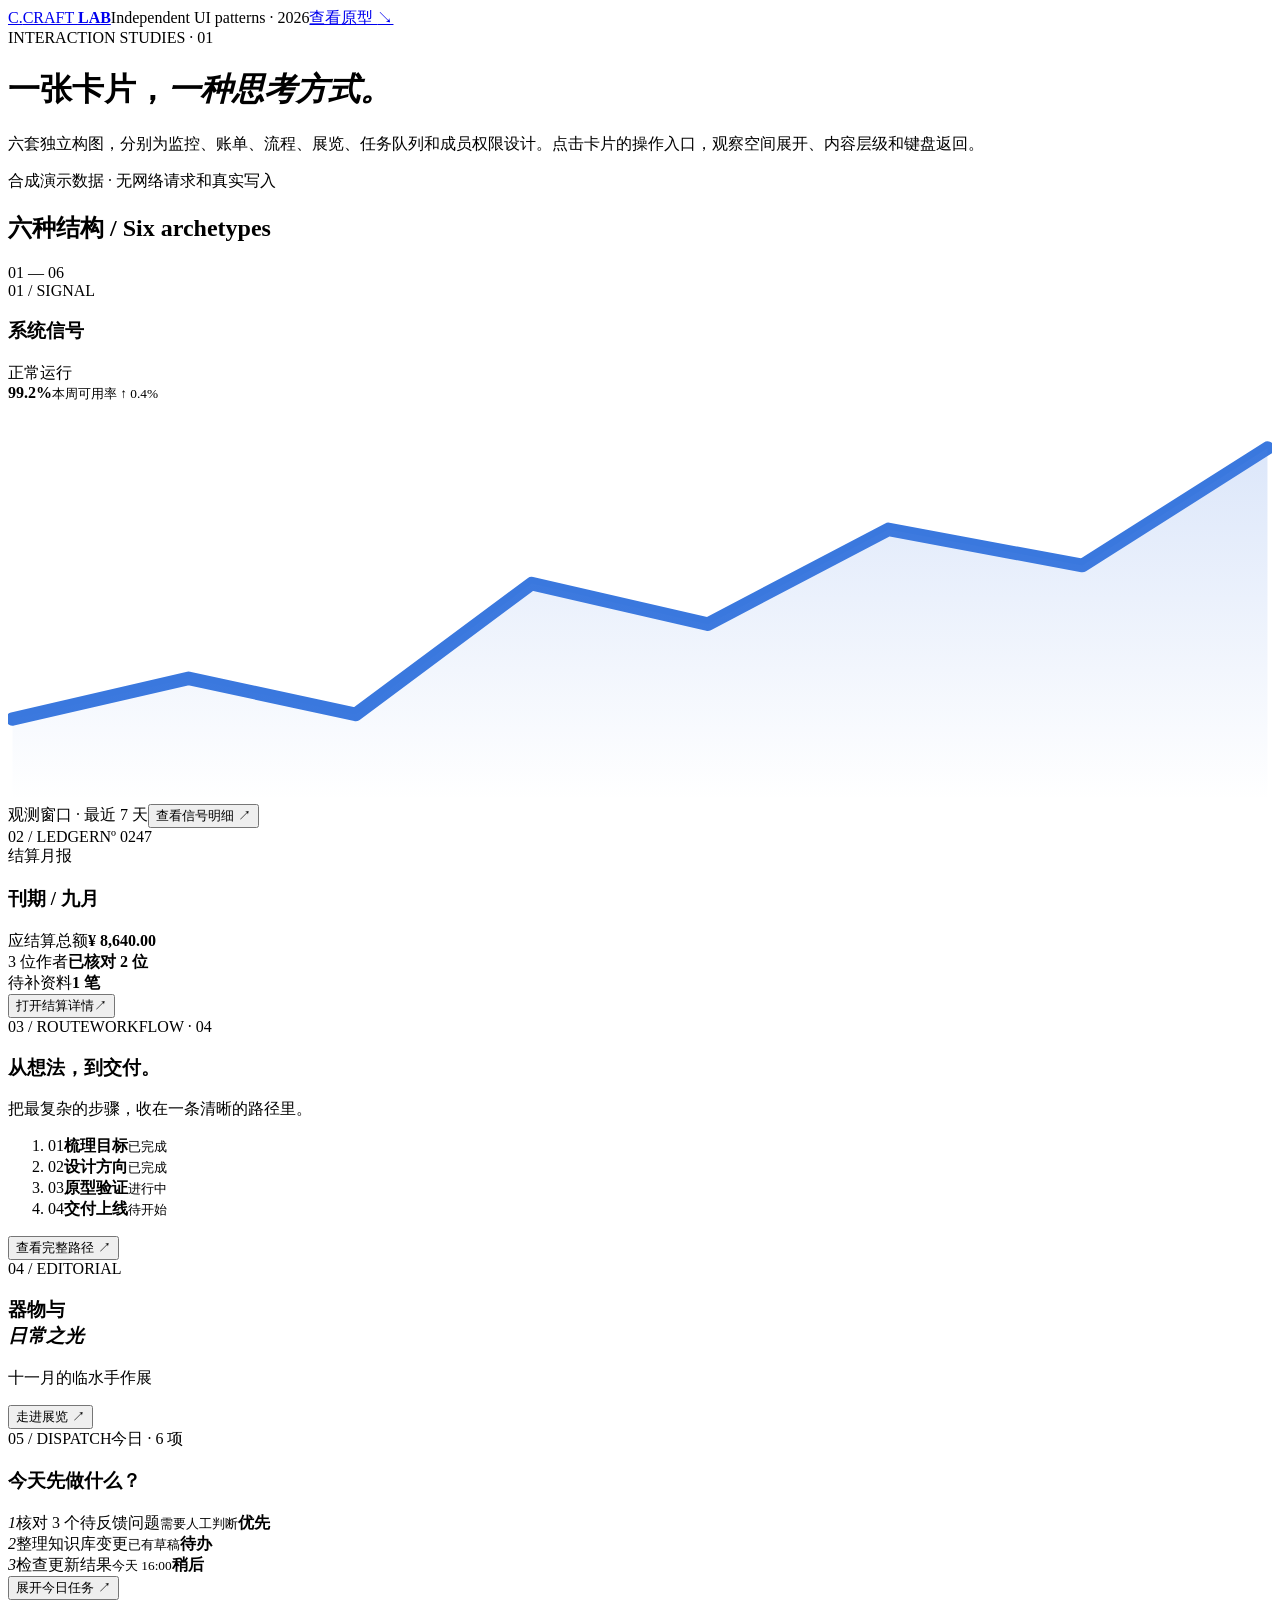
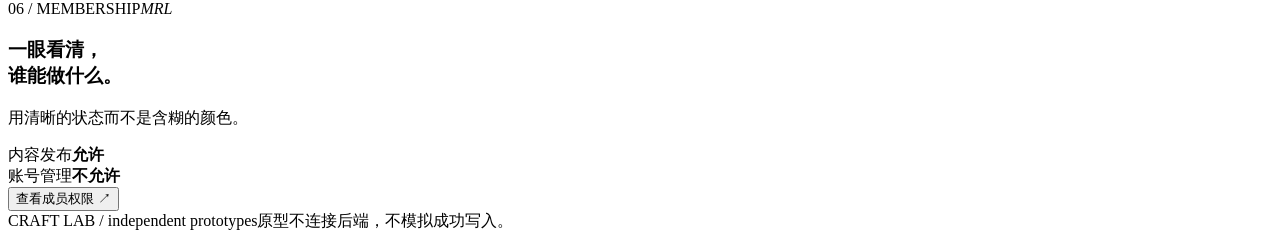
==== examples/craft-cards/index.html @ e9fe3e9e "feat(craft): add tested original index.html" ====
<!doctype html>
<html lang="zh-CN">
<head>
  <meta charset="utf-8">
  <meta name="viewport" content="width=device-width,initial-scale=1">
  <meta name="color-scheme" content="light">
  <title>Craft Cards · 六种信息结构与空间展开</title>
  <link rel="stylesheet" href="cards.css">
  <script src="cards.js" defer></script>
</head>
<body>
<header class="topbar"><a class="brand" href="#main"><span class="brand-mark">C.</span><span>CRAFT <b>LAB</b></span></a><span class="top-note">Independent UI patterns · 2026</span><a href="#catalog" class="navlink">查看原型 <span aria-hidden="true">↘</span></a></header>
<main id="main">
  <div class="intro">
    <div class="eyebrow"><span class="eyebrow-line"></span> INTERACTION STUDIES · 01</div>
    <h1>一张卡片，<em>一种思考方式。</em></h1>
    <div class="intro-meta"><p>六套独立构图，分别为监控、账单、流程、展览、任务队列和成员权限设计。点击卡片的操作入口，观察空间展开、内容层级和键盘返回。</p><div class="legend"><span class="legend-dot"></span> 合成演示数据 · 无网络请求和真实写入</div></div>
  </div>
  <section id="catalog" aria-labelledby="catalog-title">
    <div class="sectionline"><h2 id="catalog-title">六种结构 / Six archetypes</h2><span>01 — 06</span></div>
    <div class="gallery">
      <article class="design-card signal" aria-labelledby="signal-title">
        <div class="signal-head"><div><span class="index">01 / SIGNAL</span><h3 id="signal-title">系统信号</h3></div><span class="signal-live"><i></i>正常运行</span></div>
        <div class="signal-body"><div class="signal-score"><strong>99.2<span>%</span></strong><small>本周可用率 <span class="signal-delta">↑ 0.4%</span></small></div><div class="signal-graph" aria-label="最近七日可用率趋势示意"><svg viewBox="0 0 280 88" role="img" aria-label="总体走势平稳，最后一日略升"><path d="M1 70L40 61 77 69 116 40 155 49 195 28 238 36 279 10" fill="none" stroke="#3a78de" stroke-width="3" stroke-linecap="round" stroke-linejoin="round"/><path d="M1 70L40 61 77 69 116 40 155 49 195 28 238 36 279 10L279 88L1 88Z" fill="url(#fade)"/><defs><linearGradient id="fade" x1="0" y1="0" x2="0" y2="1"><stop stop-color="#5085e5" stop-opacity=".20"/><stop offset="1" stop-color="#5085e5" stop-opacity="0"/></linearGradient></defs></svg></div></div>
        <div class="signal-foot"><span>观测窗口 · 最近 7 天</span><button type="button" class="text-action" data-card="signal">查看信号明细 <span aria-hidden="true">↗</span></button></div>
      </article>

      <article class="design-card ledger" aria-labelledby="ledger-title"><div class="ledger-top"><span class="index">02 / LEDGER</span><span class="ledger-ref">Nº 0247</span></div><div class="ledger-title"><div>结算月报</div><h3 id="ledger-title">刊期 / 九月</h3></div><div class="ledger-amount"><span>应结算总额</span><strong>¥ 8,640<span>.00</span></strong></div><div class="ledger-rows"><div><span>3 位作者</span><b>已核对 2 位</b></div><div><span>待补资料</span><b>1 笔</b></div></div><button type="button" class="ledger-open" data-card="ledger"><span>打开结算详情</span><span aria-hidden="true">↗</span></button></article>

      <article class="design-card route" aria-labelledby="route-title"><div class="route-head"><span class="index">03 / ROUTE</span><span>WORKFLOW · 04</span></div><h3 id="route-title">从想法，到交付。</h3><p>把最复杂的步骤，收在一条清晰的路径里。</p><ol class="route-steps"><li class="done"><span>01</span><b>梳理目标</b><small>已完成</small></li><li class="done"><span>02</span><b>设计方向</b><small>已完成</small></li><li class="now"><span>03</span><b>原型验证</b><small>进行中</small></li><li><span>04</span><b>交付上线</b><small>待开始</small></li></ol><button type="button" data-card="route" class="route-open">查看完整路径 <span aria-hidden="true">↗</span></button></article>

      <article class="design-card atelier" aria-labelledby="atelier-title"><div class="atelier-visual" aria-hidden="true"><div class="atelier-sun"></div><div class="atelier-disc disc-a"></div><div class="atelier-disc disc-b"></div><div class="atelier-line"></div></div><div class="atelier-content"><span class="index">04 / EDITORIAL</span><h3 id="atelier-title">器物与<br><em>日常之光</em></h3><p>十一月的临水手作展</p><button type="button" data-card="atelier" class="atelier-open">走进展览 <span aria-hidden="true">↗</span></button></div></article>

      <article class="design-card dispatch" aria-labelledby="dispatch-title"><div class="dispatch-head"><span class="index">05 / DISPATCH</span><span class="dispatch-pill">今日 · 6 项</span></div><h3 id="dispatch-title">今天先做什么？</h3><div class="dispatch-stack"><div class="dispatch-item first"><i>1</i><span>核对 3 个待反馈问题<small>需要人工判断</small></span><b>优先</b></div><div class="dispatch-item second"><i>2</i><span>整理知识库变更<small>已有草稿</small></span><b>待办</b></div><div class="dispatch-item third"><i>3</i><span>检查更新结果<small>今天 16:00</small></span><b>稍后</b></div></div><button type="button" class="dispatch-open" data-card="dispatch">展开今日任务 <span aria-hidden="true">↗</span></button></article>

      <article class="design-card people" aria-labelledby="people-title"><div class="people-head"><span class="index">06 / MEMBERSHIP</span><span class="people-dots" aria-label="三位成员"><i>M</i><i>R</i><i>L</i></span></div><div class="people-title"><h3 id="people-title">一眼看清，<br>谁能做什么。</h3><p>用清晰的状态而不是含糊的颜色。</p></div><div class="people-access"><div><span>内容发布</span><strong>允许</strong></div><div><span>账号管理</span><strong class="not-allowed">不允许</strong></div></div><button type="button" class="people-open" data-card="people">查看成员权限 <span aria-hidden="true">↗</span></button></article>
    </div>
  </section>
  <div class="footer-note"><span>CRAFT LAB / independent prototypes</span><span>原型不连接后端，不模拟成功写入。</span></div>
</main>
<dialog id="cardDialog" aria-labelledby="panelTitle" aria-describedby="panelLead"><div class="sheet-shell"><button type="button" id="closePanel" class="close-sheet" aria-label="关闭详情">×</button><div class="sheet-kicker" id="panelKicker"></div><h2 id="panelTitle" tabindex="-1"></h2><p id="panelLead"></p><div class="sheet-body" id="panelBody"></div><div class="sheet-foot"><span>INTERACTION STUDY · 展开与返回焦点</span><button id="donePanel" type="button">返回卡片</button></div></div></dialog>
</body></html>
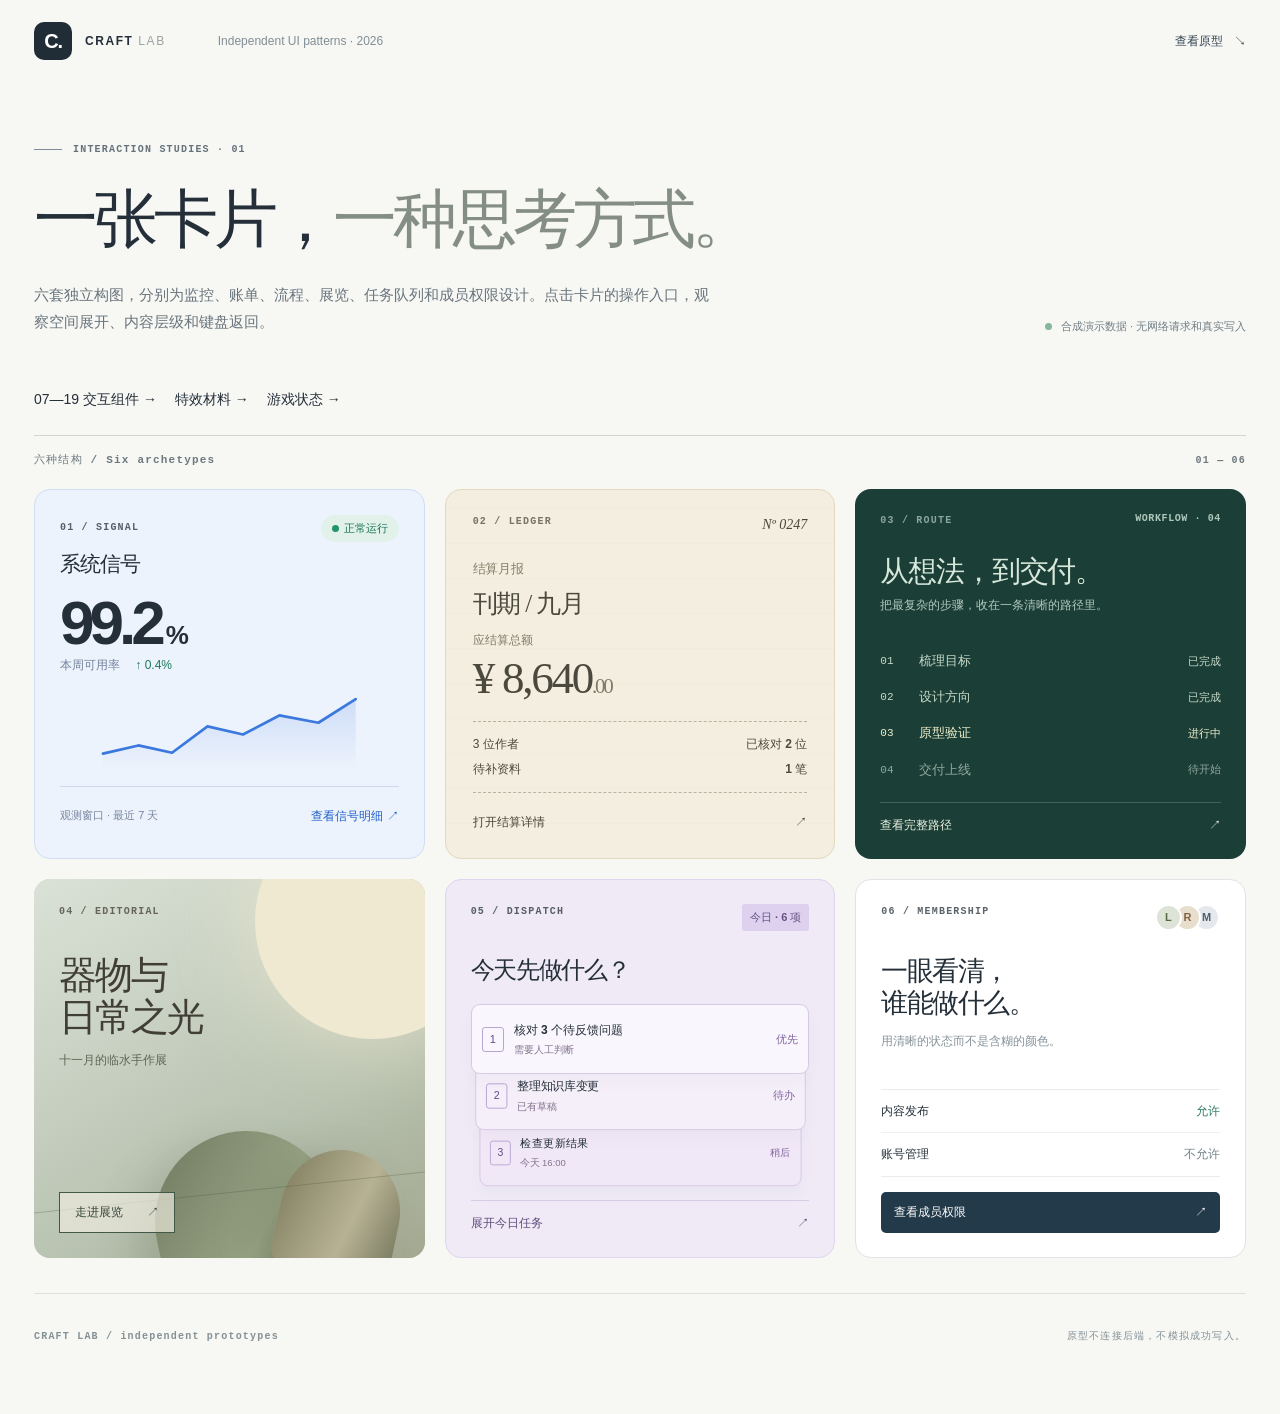
==== commit b9eed567: "feat(craft): complete 19 original patterns, effects, game states and verified review tooling" ====
--- a/examples/craft-cards/index.html
+++ b/examples/craft-cards/index.html
@@ -16,6 +16,7 @@
     <h1>一张卡片，<em>一种思考方式。</em></h1>
     <div class="intro-meta"><p>六套独立构图，分别为监控、账单、流程、展览、任务队列和成员权限设计。点击卡片的操作入口，观察空间展开、内容层级和键盘返回。</p><div class="legend"><span class="legend-dot"></span> 合成演示数据 · 无网络请求和真实写入</div></div>
   </div>
+  <nav aria-label="更多原创示例" style="display:flex;flex-wrap:wrap;gap:18px;margin:0 0 24px;font-size:14px"><a href="../craft-patterns/index.html">07—19 交互组件 →</a><a href="../craft-effects/index.html">特效材料 →</a><a href="../craft-game/index.html">游戏状态 →</a></nav>
   <section id="catalog" aria-labelledby="catalog-title">
     <div class="sectionline"><h2 id="catalog-title">六种结构 / Six archetypes</h2><span>01 — 06</span></div>
     <div class="gallery">
--- a/examples/craft-cards/cards.css
+++ b/examples/craft-cards/cards.css
@@ -0,0 +1,167 @@
+:root{font-family:Inter,"Helvetica Neue",-apple-system,BlinkMacSystemFont,"Segoe UI",sans-serif;color:#242f39;background:#f7f7f4;font-synthesis:none;--ink:#26313a;--sub:#64717b;--line:#dfe4e3;--bg:#f7f7f4;--accent:#255feb}
+*,*::before,*::after{box-sizing:border-box}
+html{scroll-behavior:smooth}
+body{margin:0;font-size:14px;line-height:1.55}
+a{color:inherit;text-decoration:none}
+button{font:inherit;cursor:pointer}
+button:focus-visible,a:focus-visible{outline:3px solid #2665e8;outline-offset:4px}
+button:disabled{cursor:not-allowed;opacity:.5}
+h1,h2,h3,p{margin-top:0}
+.topbar{height:82px;max-width:1308px;margin:auto;padding:0 34px;display:flex;align-items:center;gap:16px}
+.brand{display:flex;align-items:center;gap:13px;font-weight:800;letter-spacing:.13em;font-size:12px}
+.brand b{font-weight:500;color:#9ba2a3}
+.brand-mark{font-size:20px;font-weight:800;letter-spacing:-.06em;display:grid;place-items:center;width:38px;height:38px;color:#fff;background:#202c36;border-radius:10px}
+.top-note{color:#818e95;margin-left:36px;font-size:12px}
+.navlink{margin-left:auto;font-size:12px;font-weight:650;color:#344552}
+.navlink span{margin-left:8px}
+main{max-width:1308px;margin:auto;padding:42px 34px 70px}
+.intro{padding:18px 0 54px}
+.eyebrow,.index,.sectionline,.footer-note,.sheet-kicker{font-family:ui-monospace,SFMono-Regular,Consolas,monospace;font-size:10px;font-weight:600;letter-spacing:.12em}
+.eyebrow{color:#65727a;display:flex;align-items:center;gap:11px}
+.eyebrow-line{display:block;width:28px;height:1px;background:#7f8e96}
+.intro h1{font-size:clamp(36px,5vw,65px);letter-spacing:-.065em;font-weight:670;line-height:1.14;margin:25px 0}
+.intro h1 em{font-family:Georgia,"Times New Roman",serif;color:#858e85;font-weight:400}
+.intro-meta{display:flex;align-items:flex-end;justify-content:space-between;gap:30px}
+.intro-meta p{max-width:680px;color:#69757c;font-size:15px;line-height:1.8;margin:0}
+.legend{display:flex;align-items:center;white-space:nowrap;gap:9px;color:#728087;font-size:11px}
+.legend-dot{display:block;background:#86b79c;width:7px;height:7px;border-radius:50%}
+.sectionline{display:flex;justify-content:space-between;align-items:center;border-top:1px solid #cfd6d4;padding-top:16px;margin-bottom:20px;color:#6d797e}
+.sectionline h2{font-size:11px;font-weight:600;margin:0}
+.gallery{display:grid;grid-template-columns:repeat(3,minmax(0,1fr));gap:20px}
+.design-card{border-radius:16px;overflow:hidden;position:relative;min-width:0;min-height:365px;isolation:isolate}
+.design-card button{border:0;background:transparent}
+.index{opacity:.75}
+.signal{background:#edf3fc;border:1px solid #cfdef4;padding:25px;display:flex;flex-direction:column}
+.signal-head,.ledger-top,.route-head,.dispatch-head,.people-head{display:flex;justify-content:space-between;align-items:flex-start;gap:12px}
+.signal-head h3{font-size:21px;letter-spacing:-.05em;line-height:1.2;margin:14px 0 0}
+.signal-live{color:#177255;background:#e2f2eb;border-radius:40px;padding:5px 11px;font-size:11px;white-space:nowrap;font-weight:650}
+.signal-live i{display:inline-block;height:7px;width:7px;border-radius:50%;background:#24926b;margin-right:5px}
+.signal-body{margin:auto 0}
+.signal-score strong{font-size:62px;line-height:1;letter-spacing:-.08em;display:block;font-weight:660;font-variant-numeric:tabular-nums}
+.signal-score strong span{font-size:26px;letter-spacing:-.04em;margin-left:5px}
+.signal-score small{font-size:12px;color:#72809b}
+.signal-delta{color:#1c795b;margin-left:12px}
+.signal-graph{margin-top:14px;height:80px}
+.signal-graph svg{width:100%;height:100%;overflow:visible}
+.signal-foot{display:flex;align-items:center;justify-content:space-between;border-top:1px solid #cbd9ef;padding-top:12px;gap:10px;font-size:11px;color:#7886a0}
+.text-action{font-size:12px;font-weight:700;color:#205fcc;white-space:nowrap;padding:8px 0}
+.ledger{background:#f3eedf;border:1px solid #e3d9bd;padding:24px 27px;display:flex;flex-direction:column;color:#4b493e;background-image:repeating-linear-gradient(0deg,#0000,#0000 34px,#e0d8c540 35px)}
+.ledger-ref{font-family:Georgia,serif;font-style:italic;font-size:14px}
+.ledger-title{margin-top:23px;font-family:Georgia,"Noto Serif SC",serif;letter-spacing:-.02em}
+.ledger-title div{color:#857f6c;font-size:13px;margin-bottom:6px}
+.ledger-title h3{font-size:25px;font-weight:500;letter-spacing:-.05em;margin:0}
+.ledger-amount{margin:auto 0 18px;display:flex;flex-direction:column;gap:4px}
+.ledger-amount span{font-size:12px;color:#817b69}
+.ledger-amount strong{font:normal 45px/1.1 Georgia,serif;letter-spacing:-.05em}
+.ledger-amount strong span{font-size:21px}
+.ledger-rows{border-top:1px dashed #bbb39e;border-bottom:1px dashed #bbb39e;padding:10px 0;margin-bottom:14px}
+.ledger-rows div{display:flex;justify-content:space-between;font-size:12px;padding:3px 0}
+.ledger-rows b{font-weight:600}
+.ledger-open{display:flex;justify-content:space-between;align-items:center;color:#494235;font-size:12px;font-weight:700;padding:6px 0 3px!important}
+.route{background:#1b3e36;color:#d7e7db;padding:24px 25px;display:flex;flex-direction:column}
+.route-head{color:#afc9bd}
+.route-head>span:last-child{font:600 10px ui-monospace,monospace;letter-spacing:.06em}
+.route h3{font:500 29px/1.2 Georgia,"Noto Serif SC",serif;margin:25px 0 8px;letter-spacing:-.04em}
+.route>p{color:#b1c9bd;font-size:12px}
+.route-steps{list-style:none;margin:16px 0 14px;padding:0}
+.route-steps li{display:grid;grid-template-columns:29px 1fr auto;gap:10px;align-items:center;padding:8px 0;color:#91a99e}
+.route-steps span{font:11px ui-monospace,monospace}
+.route-steps b{font-size:13px;font-weight:520}
+.route-steps small{font-size:11px}
+.route-steps .done{color:#c6d9c7}
+.route-steps .now{color:#eef0cc}
+.route-open{margin-top:auto;border-top:1px solid #456258!important;display:flex;justify-content:space-between;text-align:left;padding:13px 0 1px!important;font-size:12px;font-weight:650;color:#ecf1e2}
+.atelier{background:#d7d6c8;display:flex;flex-direction:column;color:#413e35;min-height:365px}
+.atelier-visual{position:absolute;inset:0;overflow:hidden;background:linear-gradient(148deg,#dae2d7,#b8c2b0 65%,#a3a890)}
+.atelier-sun{position:absolute;width:235px;height:235px;border-radius:50%;top:-75px;right:-65px;background:#efe9d1;box-shadow:0 0 100px #f9efd5a8}
+.atelier-disc{position:absolute;width:182px;height:182px;bottom:-55px;left:31%;border-radius:50% 50% 14% 14%;background:linear-gradient(130deg,#6c775e,#9aa586 58%,#5d654f);transform:rotate(-12deg);box-shadow:-22px 10px 40px #47564035}
+.atelier-disc.disc-b{width:120px;height:125px;left:63%;bottom:-17px;background:linear-gradient(105deg,#817f61,#b8b294 60%,#77795f);transform:rotate(12deg)}
+.atelier-line{position:absolute;left:-8%;right:-8%;bottom:17%;height:1px;background:#44513b47;transform:rotate(-6deg)}
+.atelier-content{z-index:1;height:100%;padding:25px;display:flex;flex-direction:column}
+.atelier h3{font:normal 38px/1.12 Georgia,"Noto Serif SC",serif;letter-spacing:-.055em;margin:34px 0 12px}
+.atelier h3 em{font-weight:normal}
+.atelier p{font-size:12px;color:#5b6756}
+.atelier-open{margin-top:auto;align-self:flex-start;padding:10px 15px!important;border:1px solid #435947!important;background:#f1eee0aa!important;color:#38463b;font-size:12px;font-weight:650;display:flex;gap:24px;align-items:center}
+.dispatch{background:#efeaf6;border:1px solid #dfd5ee;padding:24px 25px;display:flex;flex-direction:column}
+.dispatch-pill{border-radius:3px;background:#ddd1ef;padding:5px 8px;color:#694f83;font-size:11px;font-weight:650}
+.dispatch h3{font-size:24px;line-height:1.2;margin:25px 0 19px;letter-spacing:-.055em}
+.dispatch-stack{position:relative;flex:1;padding-bottom:12px}
+.dispatch-item{display:flex;align-items:center;gap:10px;border:1px solid #d6c9e5;padding:14px 10px;border-radius:9px;min-height:70px;background:#f9f6fd;box-shadow:0 8px 15px #61477b09}
+.dispatch-item+.dispatch-item{margin-top:-13px}
+.dispatch-item.first{position:relative;z-index:3}
+.dispatch-item.second{position:relative;z-index:2;transform:scale(.975);background:#f5eff9}
+.dispatch-item.third{position:relative;z-index:1;transform:scale(.95);background:#f1e8f7}
+.dispatch-item i{border:1px solid #b9a5d4;border-radius:3px;font-style:normal;padding:3px 7px;color:#644987;font-size:11px}
+.dispatch-item span{display:flex;flex-direction:column;font-weight:650;font-size:12px}
+.dispatch-item span small{font-weight:400;color:#83738f;margin-top:3px}
+.dispatch-item b{margin-left:auto;font-weight:650;font-size:11px;color:#8164a0}
+.dispatch-open{display:flex;justify-content:space-between;border-top:1px solid #d7cbe6!important;padding:13px 0 0!important;text-align:left;color:#604c7c;font-weight:700;font-size:12px}
+.people{background:#fff;border:1px solid #e1e3e6;padding:24px 25px;display:flex;flex-direction:column}
+.people-dots{display:flex;direction:rtl}
+.people-dots i{direction:ltr;display:grid;place-items:center;font-style:normal;height:27px;width:27px;margin-left:-8px;border-radius:50%;background:#e5e9ed;color:#4d6070;border:2px solid #fff;font-size:11px;font-weight:700}
+.people-dots i:nth-child(2){background:#e7dece;color:#836441}
+.people-dots i:nth-child(3){background:#dee3d8;color:#566b44}
+.people-title{margin-top:25px}
+.people h3{font-size:27px;line-height:1.18;letter-spacing:-.055em;font-weight:660;margin-bottom:12px}
+.people-title p{color:#86939a;font-size:12px}
+.people-access{margin:auto 0 15px;border-top:1px solid #e9eced;border-bottom:1px solid #e9eced}
+.people-access div{display:flex;justify-content:space-between;gap:12px;padding:12px 0;font-size:12px}
+.people-access div+div{border-top:1px solid #eff1f2}
+.people-access strong{font-weight:650;color:#2d7b60}
+.people-access strong.not-allowed{color:#73828b}
+.people-open{background:#233a4b!important;color:#fff;font-size:12px;font-weight:680;padding:11px 13px!important;border-radius:5px;display:flex;justify-content:space-between}
+.footer-note{display:flex;justify-content:space-between;gap:12px;color:#839095;padding:35px 0 0;margin-top:35px;border-top:1px solid #dce1df}
+dialog{padding:0;border:1px solid #dce4e5;border-radius:14px;width:min(685px,calc(100vw - 32px));max-height:min(86vh,880px);box-shadow:0 24px 85px #1e2c3f45;background:#fff;color:var(--ink);overflow:auto}
+dialog::backdrop{background:#13212796;backdrop-filter:blur(4px)}
+.sheet-shell{position:relative;padding:34px 37px 25px}
+.close-sheet{position:absolute;top:23px;right:25px;border:1px solid #d5dfdf;border-radius:50%;height:38px;width:38px;background:#fff;color:#4b5d69;font-size:25px;display:grid;place-items:center;line-height:1}
+.sheet-kicker{color:#678194;margin-bottom:21px;padding-right:42px}
+dialog h2{font:650 30px/1.18 Inter,system-ui,sans-serif;letter-spacing:-.05em;margin:0 0 13px}
+#panelLead{color:#6f7d82;max-width:490px;line-height:1.7;margin-bottom:22px}
+.sheet-stats{display:grid;grid-template-columns:repeat(3,minmax(0,1fr));border-top:1px solid #dce4e5;border-bottom:1px solid #dce4e5}
+.sheet-stat{display:flex;flex-direction:column;gap:5px;padding:19px 15px}
+.sheet-stat:first-child{padding-left:0}
+.sheet-stat+.sheet-stat{border-left:1px solid #e7ecec}
+.sheet-stat span{font-size:11px;color:#71808b}
+.sheet-stat strong{font-size:17px;font-variant-numeric:tabular-nums;letter-spacing:-.025em}
+.sheet-subtitle{font-size:14px;margin:25px 0 8px}
+.sheet-list{list-style:none;margin:0;padding:0}
+.sheet-list-row{display:flex;align-items:start;justify-content:space-between;gap:14px;padding:12px 0;border-bottom:1px solid #e7ecec;font-size:13px}
+.sheet-list-row b{font-weight:600;text-align:right}
+.sheet-foot{display:flex;justify-content:space-between;gap:12px;align-items:center;margin-top:29px}
+.sheet-foot>span{font:10px/1.4 ui-monospace,monospace;letter-spacing:.08em;color:#849197}
+.sheet-foot button{border:1px solid #bccbd4;padding:10px 16px;background:#fff;border-radius:5px;font-size:12px;font-weight:650}
+.design-card button:hover{filter:brightness(.92)}
+
+@media(min-width:980px) and (max-width:1200px){.gallery{grid-template-columns:repeat(2,minmax(0,1fr))}
+}
+
+@media(max-width:980px){.gallery{grid-template-columns:repeat(2,minmax(0,1fr))}
+.top-note{display:none}
+}
+
+@media(max-width:720px){.gallery{grid-template-columns:1fr;gap:15px}
+.topbar{height:68px;padding:0 18px}
+.topbar .navlink{font-size:11px}
+main{padding:16px 17px 36px}
+.intro{padding:15px 0 38px}
+.intro h1{font-size:37px;max-width:320px}
+.intro-meta{display:block}
+.intro-meta p{font-size:13px}
+.legend{white-space:normal;margin-top:17px}
+.design-card{min-height:350px}
+.footer-note{font-size:9px}
+.sheet-shell{padding:30px 20px 22px}
+.sheet-stats{grid-template-columns:1fr}
+.sheet-stat{padding:12px 0}
+.sheet-stat+.sheet-stat{border-left:0;border-top:1px solid #e7ecec}
+.sheet-foot>span{display:none}
+dialog h2{font-size:24px}
+.sheet-list-row{font-size:12px}
+}
+
+@media(prefers-reduced-motion:reduce){html{scroll-behavior:auto}
+*,*::before,*::after{animation:none!important;transition:none!important}
+dialog::backdrop{backdrop-filter:none}
+}
+
